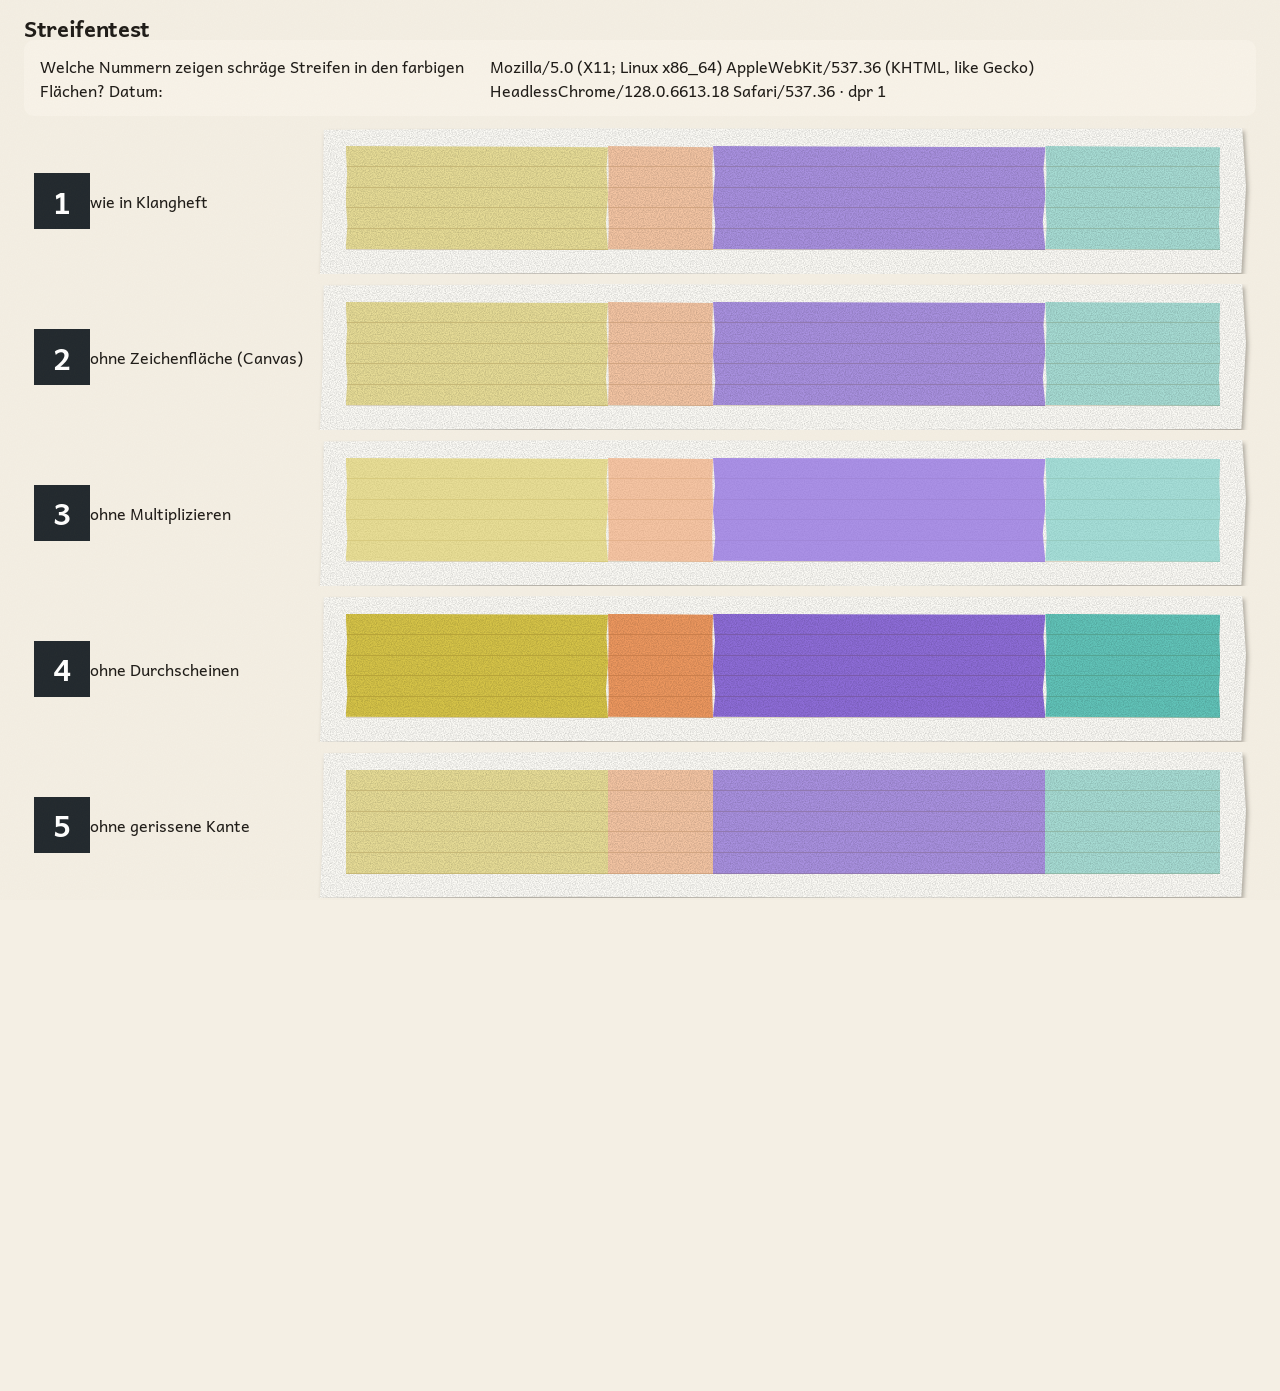
==== streifentest.html @ 7cd8b403 "YouTube-Hinweis nicht unter den Griffen, Eingabetaste öffnet nichts doppelt; Streifentest" ====
<!doctype html>
<html lang="de" data-theme="light">
<head>
<meta charset="utf-8">
<meta name="viewport" content="width=device-width, initial-scale=1">
<title>Klangheft – Streifentest</title>
<style>
  body { margin: 0; padding: 16px 24px; background: #c9a877; font-family: Andika, sans-serif; font-size: 18px; }
  h1 { font-size: 22px; margin: 0 0 4px; }
  p.info { margin: 0 0 12px; }
  .reihe { display: flex; align-items: center; gap: 16px; margin: 0 0 10px; }
  .nr { flex: none; width: 56px; height: 56px; display: grid; place-items: center; background: #22292e; color: #fff; font-size: 30px; font-weight: 700; }
  .was { flex: none; width: 230px; }
  .blattwrap { flex: 1; min-width: 0; }
  .blatt { padding: 10px; }
  .spur-test { position: relative; height: 104px; }
  /* Varianten */
  .v-nomix .u-teil { mix-blend-mode: normal !important; }
  .v-noclip .u-teil { clip-path: none !important; }
  .v-nofilter.papier { filter: none !important; }
  .v-nograin.papier::before { background: var(--c, var(--papier)) !important; }
  .v-nolines .u-flaechen { background: none !important; }
  .v-noopac .u-teil { opacity: 1 !important; }
</style>
</head>
<body>
<h1>Streifentest</h1>
<p class="info">Welche Nummern zeigen schräge Streifen in den farbigen Flächen? Datum: <span id="info"></span></p>
<div id="tests" class="untersuchen"></div>
<script>
  // Stile genau wie in Klangheft: das Stylesheet der App aus index.html übernehmen
  fetch('./').then((r) => r.text()).then((html) => {
    const m = html.match(/href="([^"]*assets\/index-[^"]*\.css)"/);
    if (m) { const l = document.createElement('link'); l.rel = 'stylesheet'; l.href = m[1]; document.head.append(l); }
  });
  document.getElementById('info').textContent = `${navigator.userAgent} · dpr ${window.devicePixelRatio}`;
  const varianten = [
    ['', 'wie in Klangheft', true],
    ['', 'ohne Zeichenfläche (Canvas)', false],
    ['v-nomix', 'ohne Multiplizieren', true],
    ['v-noopac', 'ohne Durchscheinen', true],
    ['v-noclip', 'ohne gerissene Kante', true],
    ['v-nofilter', 'ohne Schatten am Blatt', true],
    ['v-nograin', 'ohne Papierkörnung', true],
    ['v-nolines', 'ohne Linien', true],
  ];
  const teile = [['#d9c74a', 0, 30], ['#f09a62', 30, 12], ['#8f6ee0', 42, 38], ['#62c7c0', 80, 20]];
  const tests = document.getElementById('tests');
  varianten.forEach(([cls, was, mitCanvas], i) => {
    const reihe = document.createElement('div');
    reihe.className = 'reihe';
    const blattCls = cls === 'v-nofilter' || cls === 'v-nograin' ? cls : '';
    reihe.innerHTML = `<div class="nr">${i + 1}</div><div class="was">${was}</div>
      <div class="blattwrap"><div class="blatt u-blatt papier ${blattCls}"><div class="spur-test ${blattCls ? '' : cls}">
        <div class="u-spur ohne-welle" style="top:0"><div class="u-flaechen">${teile.map(([c, l, w], k) =>
          `<div class="u-teil${k === 2 ? ' cur' : ''}" style="left:${l}%;width:${w}%;--farbe:${c}"></div>`).join('')}</div></div>
      </div></div></div>`;
    tests.append(reihe);
    if (mitCanvas) {
      const spur = reihe.querySelector('.u-spur');
      const cv = document.createElement('canvas');
      cv.className = 'u-welle';
      spur.append(cv);
      requestAnimationFrame(() => {
        const w = cv.clientWidth, hgt = cv.clientHeight;
        const dpr = Math.min(window.devicePixelRatio || 1, 16000 / w);
        cv.width = Math.round(w * dpr); cv.height = Math.round(hgt * dpr);
        const g = cv.getContext('2d'); g.setTransform(dpr, 0, 0, dpr, 0, 0); g.clearRect(0, 0, w, hgt);
      });
    }
  });
</script>
</body>
</html>
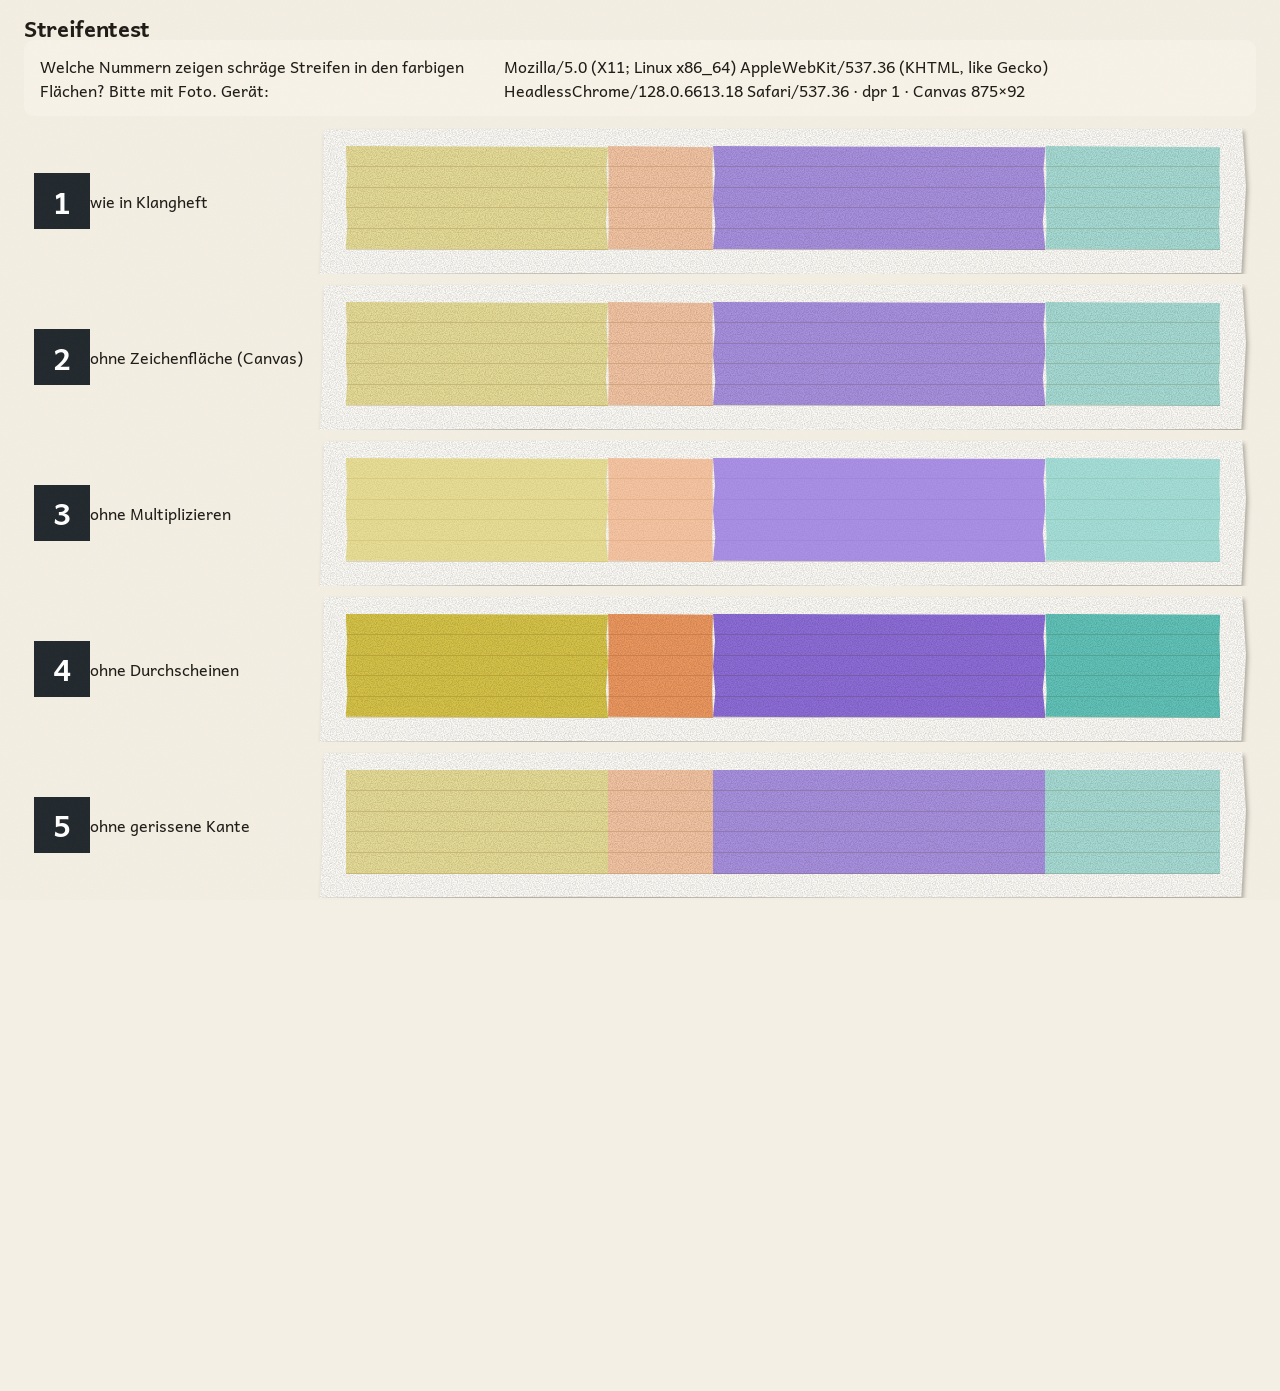
==== commit e8cbe82f: "Streifentest: Zeichenfläche nach den Stilen vermessen" ====
--- a/streifentest.html
+++ b/streifentest.html
@@ -25,13 +25,13 @@
 </head>
 <body>
 <h1>Streifentest</h1>
-<p class="info">Welche Nummern zeigen schräge Streifen in den farbigen Flächen? Datum: <span id="info"></span></p>
+<p class="info">Welche Nummern zeigen schräge Streifen in den farbigen Flächen? Bitte mit Foto. Gerät: <span id="info"></span></p>
 <div id="tests" class="untersuchen"></div>
 <script>
   // Stile genau wie in Klangheft: das Stylesheet der App aus index.html übernehmen
   fetch('./').then((r) => r.text()).then((html) => {
     const m = html.match(/href="([^"]*assets\/index-[^"]*\.css)"/);
-    if (m) { const l = document.createElement('link'); l.rel = 'stylesheet'; l.href = m[1]; document.head.append(l); }
+    if (m) { const l = document.createElement('link'); l.rel = 'stylesheet'; l.href = m[1]; l.onload = zeichnen; document.head.append(l); }
   });
   document.getElementById('info').textContent = `${navigator.userAgent} · dpr ${window.devicePixelRatio}`;
   const varianten = [
@@ -46,6 +46,7 @@
   ];
   const teile = [['#d9c74a', 0, 30], ['#f09a62', 30, 12], ['#8f6ee0', 42, 38], ['#62c7c0', 80, 20]];
   const tests = document.getElementById('tests');
+  const flaechen = [];
   varianten.forEach(([cls, was, mitCanvas], i) => {
     const reihe = document.createElement('div');
     reihe.className = 'reihe';
@@ -61,14 +62,19 @@
       const cv = document.createElement('canvas');
       cv.className = 'u-welle';
       spur.append(cv);
-      requestAnimationFrame(() => {
+      flaechen.push(cv);
+    }
+  });
+  // Erst messen, wenn die Stile da sind: wie in Klangheft so breit und hoch wie die Spur
+  function zeichnen() {
+    for (const cv of flaechen) {
         const w = cv.clientWidth, hgt = cv.clientHeight;
         const dpr = Math.min(window.devicePixelRatio || 1, 16000 / w);
         cv.width = Math.round(w * dpr); cv.height = Math.round(hgt * dpr);
         const g = cv.getContext('2d'); g.setTransform(dpr, 0, 0, dpr, 0, 0); g.clearRect(0, 0, w, hgt);
-      });
     }
-  });
+    document.getElementById('info').textContent += ` · Canvas ${flaechen.map((c) => c.width + '×' + c.height)[0]}`;
+  }
 </script>
 </body>
 </html>
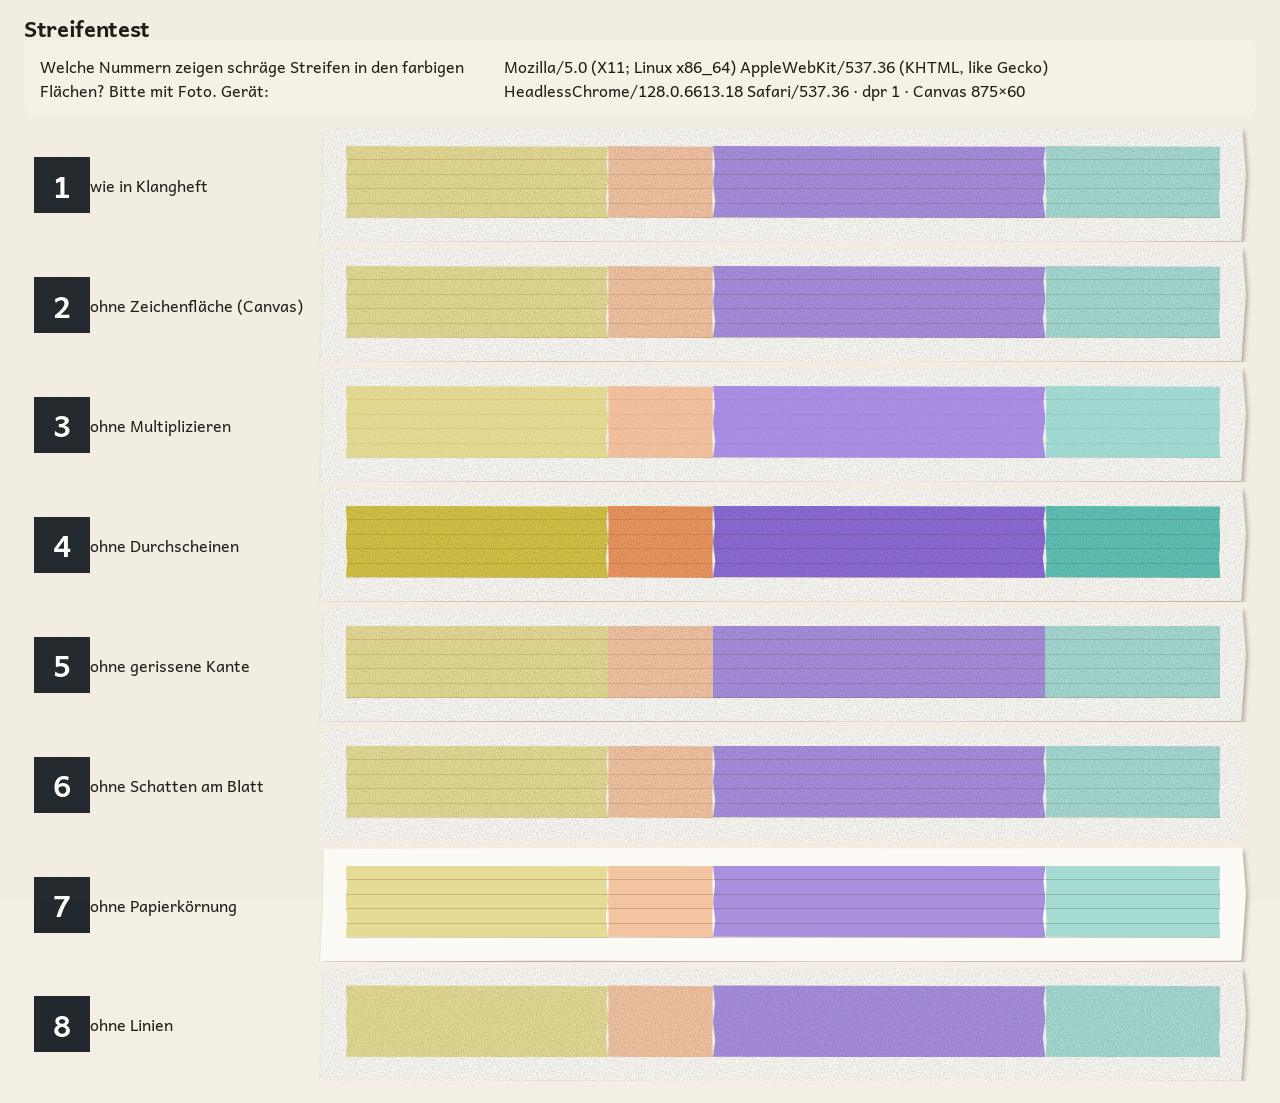
==== commit 2f6b5537: "Streifentest: Seite scrollt, kompakter" ====
--- a/streifentest.html
+++ b/streifentest.html
@@ -5,15 +5,17 @@
 <meta name="viewport" content="width=device-width, initial-scale=1">
 <title>Klangheft – Streifentest</title>
 <style>
+  /* Die Stile der App sperren das Scrollen der Seite (dort scrollt nur #app): hier wieder freigeben */
+  html, body { height: auto !important; overflow: auto !important; overscroll-behavior: auto !important; }
   body { margin: 0; padding: 16px 24px; background: #c9a877; font-family: Andika, sans-serif; font-size: 18px; }
   h1 { font-size: 22px; margin: 0 0 4px; }
   p.info { margin: 0 0 12px; }
-  .reihe { display: flex; align-items: center; gap: 16px; margin: 0 0 10px; }
+  .reihe { display: flex; align-items: center; gap: 16px; margin: 0 0 6px; }
   .nr { flex: none; width: 56px; height: 56px; display: grid; place-items: center; background: #22292e; color: #fff; font-size: 30px; font-weight: 700; }
   .was { flex: none; width: 230px; }
   .blattwrap { flex: 1; min-width: 0; }
-  .blatt { padding: 10px; }
-  .spur-test { position: relative; height: 104px; }
+  .blatt { padding: 6px; }
+  .spur-test { position: relative; height: 72px; }
   /* Varianten */
   .v-nomix .u-teil { mix-blend-mode: normal !important; }
   .v-noclip .u-teil { clip-path: none !important; }
